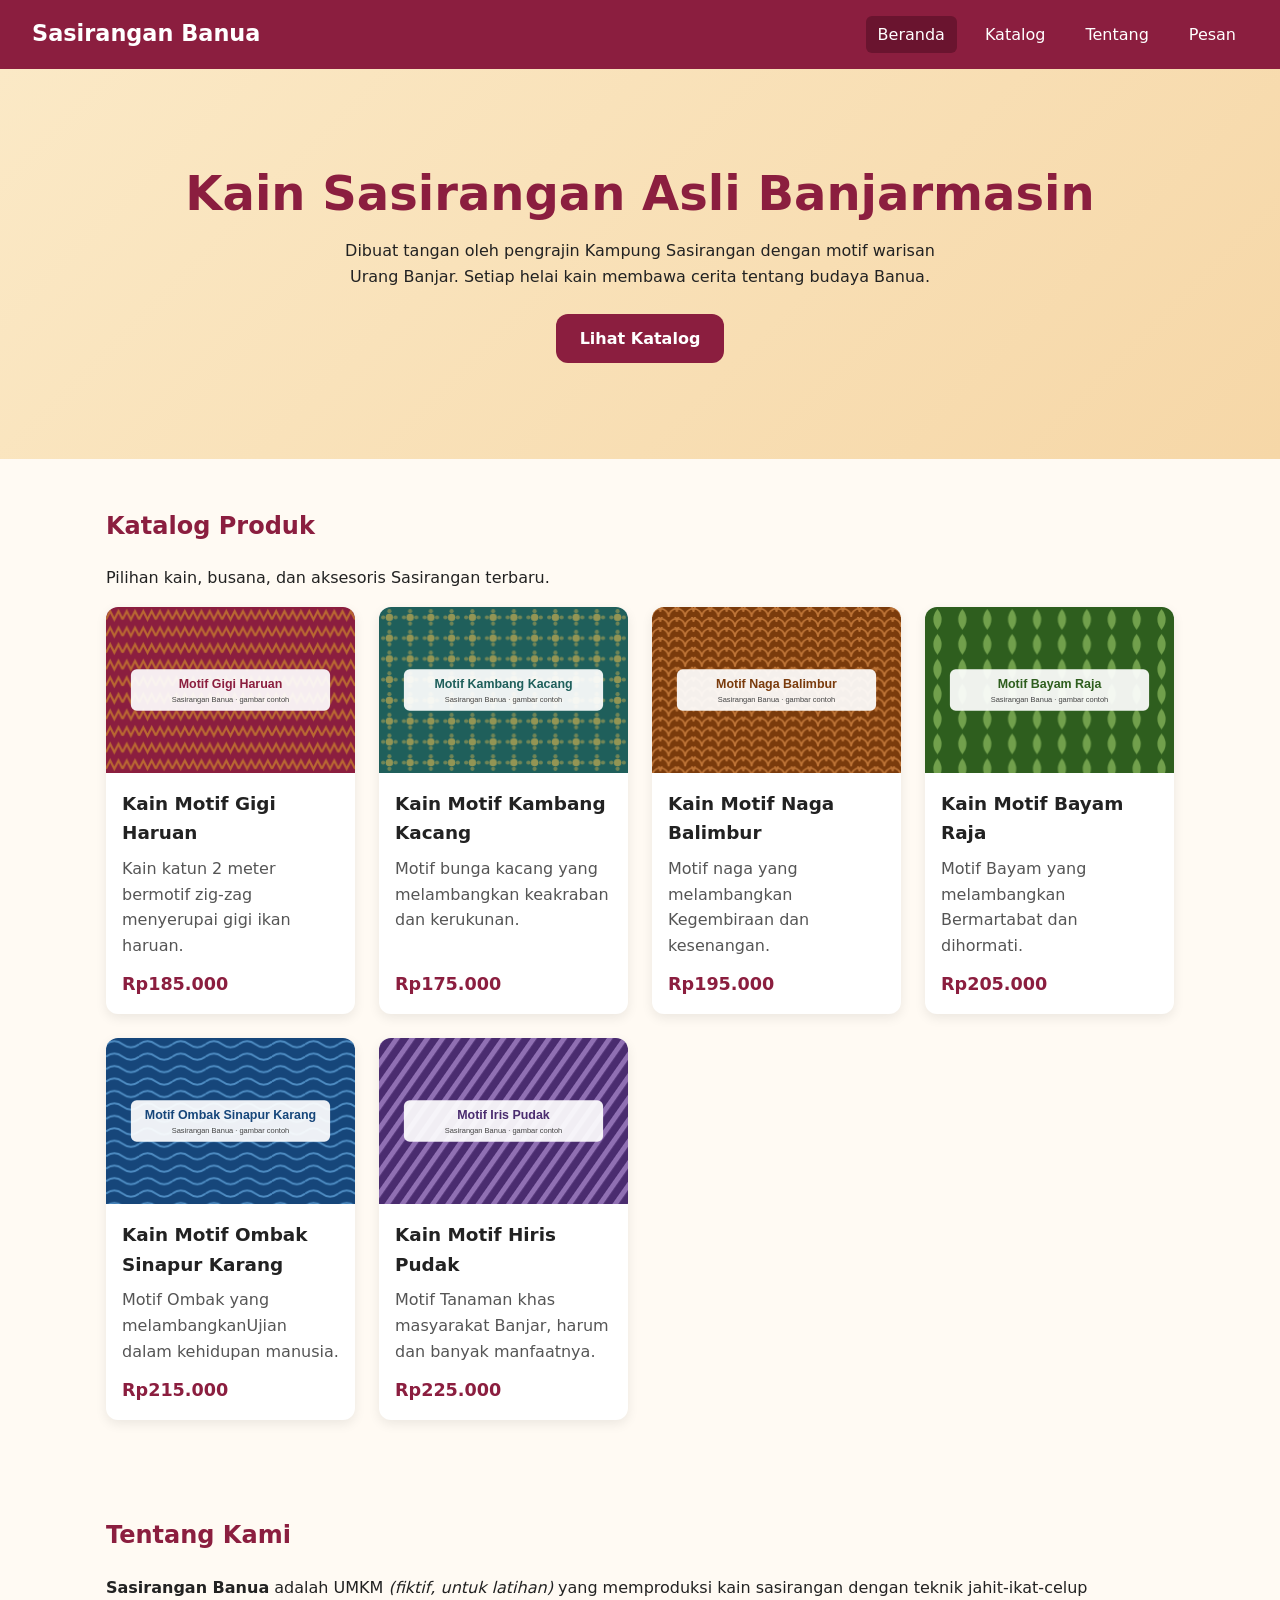
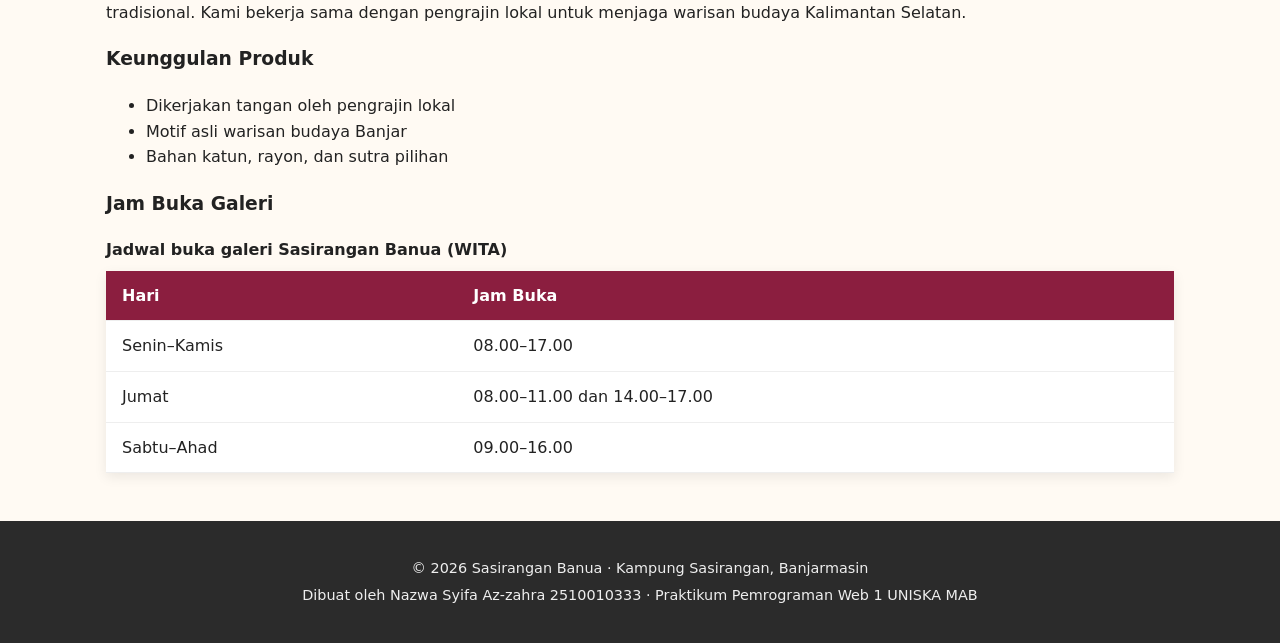
==== index.html @ 19dd1320 "perbaikan hasil validasi W3C" ====
<!DOCTYPE html>
<html lang="id">

<head>
    <meta charset="UTF-8">
    <meta name="viewport" content="width=device-width, initial-scale=1.0">
    <meta name="description" content="Katalog kain dan busana Sasirangan khas Banjarmasin karya pengrajin lokal.">
    <title>Sasirangan Banua | Kain Khas Banjar</title>
    <link rel="stylesheet" href="css/style.css">
</head>

<body>

    <!-- ========== HEADER & NAVIGASI ========== -->
    <header class="header-situs">
        <p class="logo">
            <a href="index.html">Sasirangan Banua</a>
        </p>

        <nav aria-label="Navigasi utama">
            <ul class="menu">
                <li>
                    <a href="index.html" aria-current="page">Beranda</a>
                </li>
                <li>
                    <a href="#katalog">Katalog</a>
                </li>
                <li>
                    <a href="#tentang">Tentang</a>
                </li>
                <li>
                    <a href="kontak.html">Pesan</a>
                </li>
            </ul>
        </nav>
    </header>

    <main>

        <!-- ========== HERO ========== -->
        <section class="hero" id="beranda">
            <h1>Kain Sasirangan Asli Banjarmasin</h1>

            <p>
                Dibuat tangan oleh pengrajin Kampung Sasirangan
                dengan motif warisan Urang Banjar.
                Setiap helai kain membawa cerita tentang budaya Banua.
            </p>

            <a class="tombol" href="#katalog">Lihat Katalog</a>
        </section>

        <!-- ========== KATALOG ========== -->
        <section class="bagian" id="katalog">
            <h2>Katalog Produk</h2>

            <p>
                Pilihan kain, busana, dan aksesoris Sasirangan terbaru.
            </p>

            <div class="katalog-grid">

                <!-- PRODUK 1 -->
                <article class="kartu">
                    <img
                        src="img/gigi-haruan.svg"
                        alt="Kain sasirangan motif gigi haruan warna merah marun"
                        width="600"
                        height="400"
                    >

                    <div class="kartu-isi">
                        <h3>Kain Motif Gigi Haruan</h3>

                        <p>
                            Kain katun 2 meter bermotif zig-zag
                            menyerupai gigi ikan haruan.
                        </p>

                        <p class="harga">Rp185.000</p>
                    </div>
                </article>

                <!-- PRODUK 2 -->
                <article class="kartu">
                    <img
                        src="img/kambang-kacang.svg"
                        alt="Kain sasirangan motif kambang kacang warna hijau tosca"
                        width="600"
                        height="400"
                    >

                    <div class="kartu-isi">
                        <h3>Kain Motif Kambang Kacang</h3>

                        <p>
                            Motif bunga kacang yang melambangkan
                            keakraban dan kerukunan.
                        </p>

                        <p class="harga">Rp175.000</p>
                    </div>
                </article><article class="kartu"> 
      <img src="img/naga-balimbur.svg" alt="Kain sasirangan motif Naga Balimbur warna coklat muda" 
        width="600" height="400"> 
      <div class="kartu-isi"> 
        <h3>Kain Motif Naga Balimbur</h3> 
        <p>Motif naga yang melambangkan Kegembiraan dan kesenangan.</p> 
        <p class="harga">Rp195.000</p> 
      </div> 
    </article> 
        <article class="kartu"> 
      <img src="img/bayam-raja.svg" alt="Kain sasirangan motif Bayam Raja warna hijau muda" 
        width="600" height="400"> 
      <div class="kartu-isi"> 
        <h3>Kain Motif Bayam Raja</h3> 
        <p>Motif Bayam yang melambangkan Bermartabat dan dihormati.</p> 
        <p class="harga">Rp205.000</p> 
      </div> 
    </article> 
        </article> 
        <article class="kartu"> 
      <img src="img/ombak-sinapur-karang.svg" alt="Kain sasirangan motif Ombak Sinapur Karang warna biru laut" 
        width="600" height="400"> 
      <div class="kartu-isi"> 
        <h3>Kain Motif Ombak Sinapur Karang</h3> 
        <p>Motif Ombak yang melambangkanUjian dalam kehidupan manusia.</p> 
        <p class="harga">Rp215.000</p> 
      </div> 
    </article> 
        </article> 
        <article class="kartu"> 
      <img src="img/iris-pudak.svg" alt="Kain sasirangan motif Hiris Pudak warna ungu muda" 
        width="600" height="400"> 
      <div class="kartu-isi"> 
        <h3>Kain Motif Hiris Pudak</h3> 
        <p>Motif Tanaman khas masyarakat Banjar, harum dan banyak manfaatnya.</p> 
        <p class="harga">Rp225.000</p> 
      </div> 
    </article> 
  </div>

            </div>
        </section>

        <!-- ========== TENTANG ========== -->
        <section class="bagian" id="tentang">
            <h2>Tentang Kami</h2>

            <p>
                <strong>Sasirangan Banua</strong> adalah UMKM
                <em>(fiktif, untuk latihan)</em> yang
                memproduksi kain sasirangan dengan teknik
                jahit-ikat-celup tradisional.
                Kami bekerja sama dengan pengrajin lokal
                untuk menjaga warisan budaya Kalimantan Selatan.
            </p>

            <h3>Keunggulan Produk</h3>

            <ul>
                <li>Dikerjakan tangan oleh pengrajin lokal</li>
                <li>Motif asli warisan budaya Banjar</li>
                <li>Bahan katun, rayon, dan sutra pilihan</li>
            </ul>

            <h3>Jam Buka Galeri</h3>

            <table>
                <caption>
                    Jadwal buka galeri Sasirangan Banua (WITA)
                </caption>

                <thead>
                    <tr>
                        <th scope="col">Hari</th>
                        <th scope="col">Jam Buka</th>
                    </tr>
                </thead>

                <tbody>
                    <tr>
                        <td>Senin–Kamis</td>
                        <td>08.00–17.00</td>
                    </tr>

                    <tr>
                        <td>Jumat</td>
                        <td>08.00–11.00 dan 14.00–17.00</td>
                    </tr>

                    <tr>
                        <td>Sabtu–Ahad</td>
                        <td>09.00–16.00</td>
                    </tr>
                </tbody>
            </table>
        </section>

    </main>

    <!-- ========== FOOTER ========== -->
    <footer class="footer-situs">
        <p>
            &copy; 2026 Sasirangan Banua
            &middot; Kampung Sasirangan, Banjarmasin
        </p>

        <p>
            Dibuat oleh Nazwa Syifa Az-zahra 2510010333
            &middot; Praktikum Pemrograman Web 1 UNISKA MAB
        </p>
    </footer>

</body>

</html>
---- css/style.css ----
/* ========================================================= 
    Sasirangan Banua — style.css 
    Pendekatan: mobile-first (gaya dasar untuk HP, lalu 
    disesuaikan untuk layar lebar dengan media query) 
    ========================================================= */ 
  
 /* ---------- 1. Variabel (custom properties) ---------- */ 
 :root { 
   --warna-utama: #8b1e3f;        /* merah marun sasirangan */ 
   --warna-utama-gelap: #6a142f; 
   --warna-aksen: #e0a526;        /* kuning kunyit */ 
   --warna-krem: #fbe9c6; 
   --warna-teks: #222222; 
   --warna-teks-lembut: #555555; 
   --warna-latar: #fffaf3; 
   --warna-kartu: #ffffff; 
   --radius: 12px; 
   --bayangan: 0 4px 12px rgba(0, 0, 0, 0.08); 
   --lebar-maks: 1100px; 
 } 
  
 /* ---------- 2. Reset ringan & dasar ---------- */ 
 *, 
 *::before, 
 *::after { 
   box-sizing: border-box; 
 } 
  
 html { 
   scroll-behavior: smooth; 
   scroll-padding-top: 7rem;      /* agar judul tidak tertutup header sticky */ 
 } 
  
 body { 
   margin: 0; 
   font-family: "Segoe UI", system-ui, -apple-system, Roboto, Arial, sans-serif; 
   font-size: 1rem; 
   line-height: 1.6; 
   color: var(--warna-teks); 
   background-color: var(--warna-latar); 
 } 
  
 img { 
   display: block; 
   max-width: 100%; 
   height: auto;
   } 
  
 a { 
   color: var(--warna-utama); 
 } 
  
 /* Penanda fokus untuk pengguna keyboard — JANGAN dihapus */ 
 a:focus-visible, 
 button:focus-visible, 
 input:focus-visible, 
 select:focus-visible, 
 textarea:focus-visible { 
   outline: 3px solid var(--warna-utama-gelap); 
   outline-offset: 2px; 
 } 

 /* ---------- 3. Header & navigasi (Flexbox) ---------- */ 
.header-situs { 
  position: sticky; 
  top: 0; 
  z-index: 10; 
  display: flex; 
  flex-direction: column;      /* HP: logo di atas menu */ 
  align-items: center; 
  gap: 0.5rem; 
  padding: 1rem; 
  background-color: var(--warna-utama); 
  color: #ffffff; 
} 
 
.logo { 
  margin: 0; 
  font-size: 1.4rem; 
  font-weight: 700; 
} 
 
.logo a { 
  color: inherit; 
  text-decoration: none; 
} 
 
.menu { 
  display: flex; 
  flex-wrap: wrap; 
  justify-content: center; 
  gap: 0.25rem 1rem; 
  margin: 0; 
  padding: 0; 
  list-style: none; 
} 
 
.menu a { 
  display: block; 
  padding: 0.35rem 0.75rem; 
  border-radius: 6px; 
  color: #ffffff; 
  text-decoration: none;
  } 
 
.menu a:hover, 
.menu a[aria-current="page"] { 
  background-color: var(--warna-utama-gelap); 
} 
 
.header-situs a:focus-visible { 
  outline-color: #ffffff;        /* fokus putih agar terlihat di latar header yang gelap */ 
}

/* ---------- 4. Hero ---------- */ 
.hero { 
  padding: 4rem 1rem; 
  text-align: center; 
  background: linear-gradient(135deg, var(--warna-krem), #f6d7a7); 
} 
 
.hero h1 { 
  margin: 0 0 1rem; 
  font-size: clamp(1.8rem, 5vw, 3rem); 
  line-height: 1.2; 
  color: var(--warna-utama); 
} 
 
.hero p { 
  max-width: 40rem; 
  margin: 0 auto 1.5rem; 
} 
 
/* ---------- 5. Tombol ---------- */ 
.tombol { 
  display: inline-block; 
  padding: 0.75rem 1.5rem; 
  border: none; 
  border-radius: var(--radius); 
  background-color: var(--warna-utama); 
  color: #ffffff; 
  font: inherit; 
  font-weight: 600; 
  text-decoration: none; 
  cursor: pointer; 
  transition: background-color 0.2s ease, transform 0.2s ease; 
} 
 
.tombol:hover { 
  background-color: var(--warna-utama-gelap); 
  transform: translateY(-2px); 
}

/* ---------- 6. Bagian (section) umum ---------- */ 
.bagian { 
max-width: var(--lebar-maks); 
margin-inline: auto; 
padding: 3rem 1rem; 
}   
.bagian h1, 
.bagian h2 { 
 margin-top: 0; 
color: var(--warna-utama); 
 } 
 
/* ---------- 7. Katalog (CSS Grid) ---------- */ 
.katalog-grid { 
 display: grid; 
grid-template-columns: repeat(auto-fill, minmax(240px, 1fr)); 
 gap: 1.5rem; 
} 
 
.kartu { 
  display: flex; 
   flex-direction: column;    overflow: hidden; 
  border-radius: var(--radius); 
   background-color: var(--warna-kartu); 
  box-shadow: var(--bayangan); 
     transition: transform 0.2s ease; 
 } 
  
 .kartu:hover { 
   transform: translateY(-4px); 
 } 
  
 .kartu img { 
   width: 100%; 
   aspect-ratio: 3 / 2; 
   object-fit: cover; 
 } 
  
 .kartu-isi { 
   display: flex; 
   flex-direction: column; 
   flex-grow: 1;                  /* isi kartu mengisi sisa tinggi */ 
   padding: 1rem; 
 } 
 
.kartu h3 { 
  margin: 0 0 0.5rem; 
  font-size: 1.15rem; 
 } 
  
 .kartu p { 
   margin: 0 0 0.75rem; 
   color: var(--warna-teks-lembut); 
 } 
  
 .kartu .harga { 
   margin-top: auto;              /* harga selalu di bagian bawah kartu */ 
   margin-bottom: 0; 
   font-size: 1.1rem; 
   font-weight: 700; 
   color: var(--warna-utama); 
 } 

 /* ---------- 8. Tabel ---------- */ 
table { 
  width: 100%; 
  border-collapse: collapse; 
  background-color: var(--warna-kartu); 
  box-shadow: var(--bayangan); 
} 
 
caption { 
  margin-bottom: 0.5rem; 
  font-weight: 600; 
  text-align: left; 
} 
 
th, 
td { 
  padding: 0.75rem 1rem; 
  border-bottom: 1px solid #eeeeee; 
  text-align: left; 
} 
 
thead th { 
  background-color: var(--warna-utama); 
  color: #ffffff; 
}

/* ---------- 9. Formulir ---------- */ 
.form-pesan { 
  display: grid; 
  gap: 1rem; 
  max-width: 40rem; 
  padding: 1.5rem; 
  border-radius: var(--radius); 
  background-color: var(--warna-kartu); 
  box-shadow: var(--bayangan); 
}

.kolom { 
  display: flex; 
  flex-direction: column; 
  gap: 0.35rem; 
} 
 
label, 
legend { 
  font-weight: 600; 
} 
 
input, 
select, 
textarea { 
  width: 100%; 
  padding: 0.65rem 0.75rem; 
  border: 1px solid #b5b5b5; 
  border-radius: 8px; 
  font: inherit; 
} 
 
fieldset { 
  display: flex; 
  flex-direction: column; 
  gap: 0.35rem; 
  border: 1px solid #dddddd; 
  border-radius: 8px; 
} 
 
fieldset label, 
.cek { 
  display: flex; 
  align-items: center; 
  gap: 0.5rem; 
  font-weight: 400; 
} 
 
input[type="radio"], 
input[type="checkbox"] { 
  width: auto; 
} 

/* ---------- 10. Footer ---------- */ 
.footer-situs { 
  padding: 2rem 1rem; 
  background-color: #2b2b2b; 
  color: #eeeeee; 
  font-size: 0.9rem; 
  text-align: center; 
} 
 
.footer-situs p { 
  margin: 0.25rem 0; 
}

/* ---------- 11. Responsif: tablet & desktop ---------- */ 
@media (min-width: 768px) { 
  .header-situs { 
    flex-direction: row;          /* logo kiri, menu kanan */ 
    justify-content: space-between; 
    padding-inline: 2rem; 
  } 
 
  .hero { 
    padding: 6rem 2rem; 
  } 
} 
 
/* Hormati pengguna yang tidak ingin banyak animasi */ 
@media (prefers-reduced-motion: reduce) { 
  html { 
    scroll-behavior: auto; 
  } 
 
  * { 
    transition: none !important; 
  } 
}
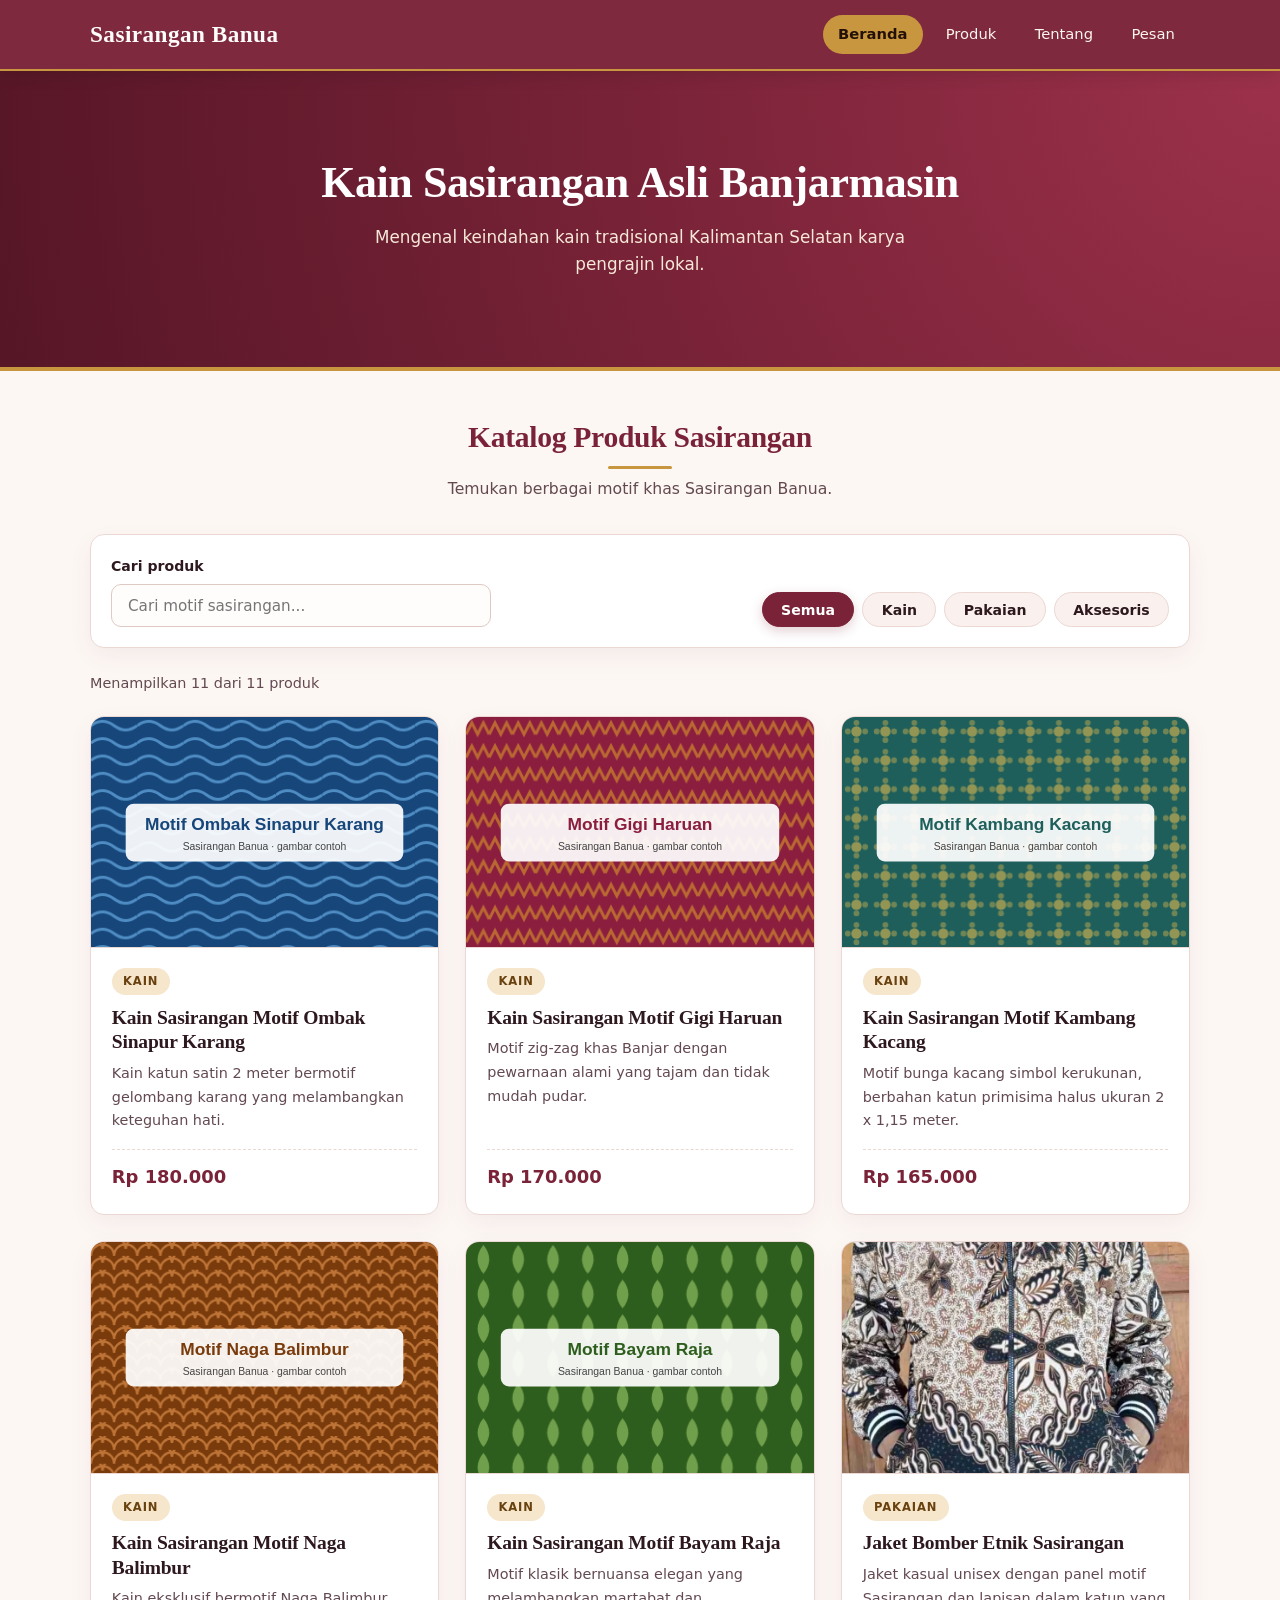
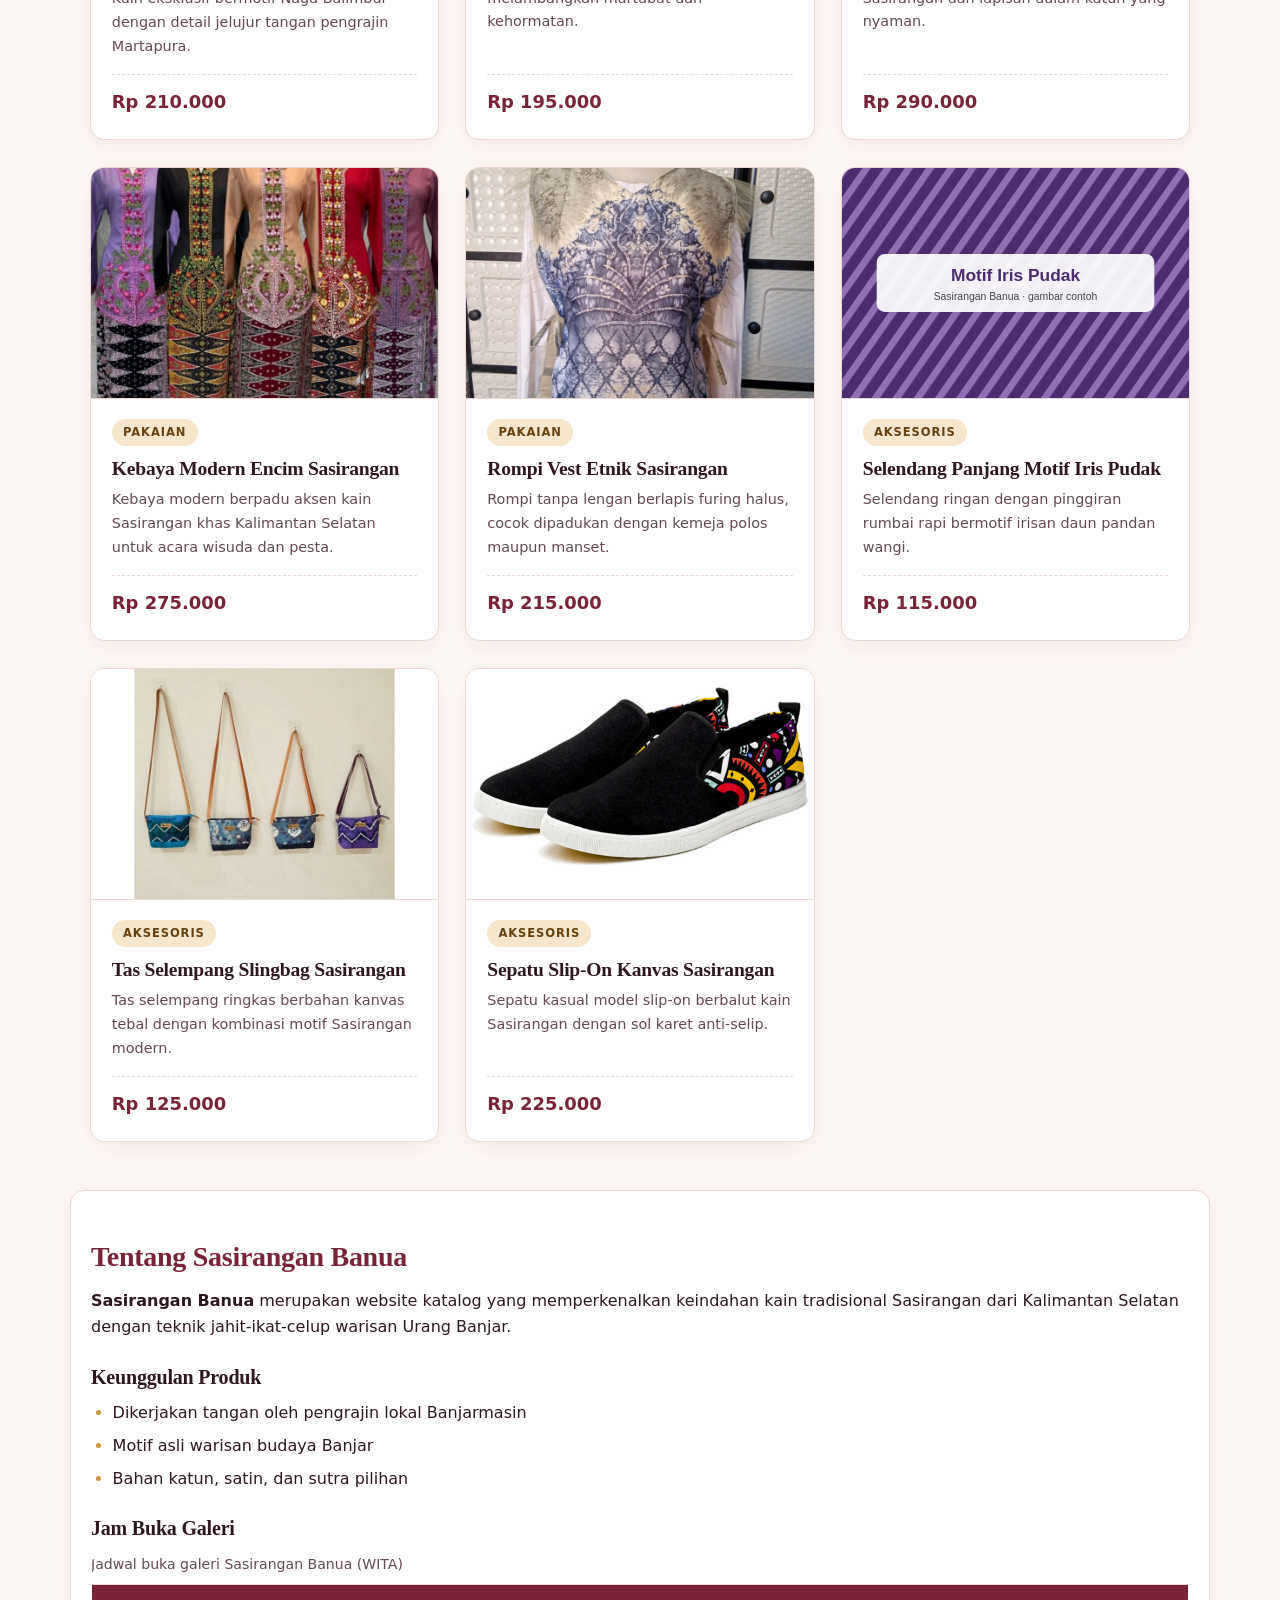
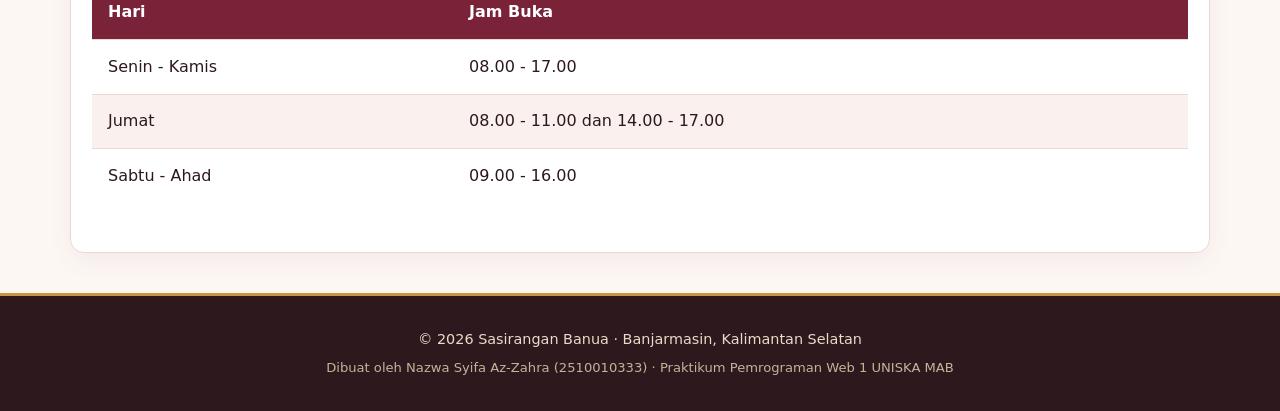
==== commit 7cd58797: "Pertemuan 3" ====
--- a/index.html
+++ b/index.html
@@ -1,217 +1,101 @@
 <!DOCTYPE html>
 <html lang="id">
-
 <head>
     <meta charset="UTF-8">
     <meta name="viewport" content="width=device-width, initial-scale=1.0">
-    <meta name="description" content="Katalog kain dan busana Sasirangan khas Banjarmasin karya pengrajin lokal.">
-    <title>Sasirangan Banua | Kain Khas Banjar</title>
+    <meta name="description" content="Katalog kain, pakaian, dan aksesoris Sasirangan khas Banjarmasin karya pengrajin lokal.">
+    <title>Sasirangan Banua &mdash; Kain Khas Banjar</title>
     <link rel="stylesheet" href="css/style.css">
+    <script src="js/katalog.js" defer></script>
 </head>
-
 <body>
-
-    <!-- ========== HEADER & NAVIGASI ========== -->
     <header class="header-situs">
-        <p class="logo">
-            <a href="index.html">Sasirangan Banua</a>
-        </p>
-
-        <nav aria-label="Navigasi utama">
-            <ul class="menu">
-                <li>
-                    <a href="index.html" aria-current="page">Beranda</a>
-                </li>
-                <li>
-                    <a href="#katalog">Katalog</a>
-                </li>
-                <li>
-                    <a href="#tentang">Tentang</a>
-                </li>
-                <li>
-                    <a href="kontak.html">Pesan</a>
-                </li>
-            </ul>
-        </nav>
+        <div class="navbar">
+            <p class="logo"><a href="index.html">Sasirangan Banua</a></p>
+            <nav aria-label="Navigasi utama">
+                <a href="index.html" aria-current="page">Beranda</a>
+                <a href="#produk">Produk</a>
+                <a href="#tentang">Tentang</a>
+                <a href="kontak.html">Pesan</a>
+            </nav>
+        </div>
     </header>
 
     <main>
-
-        <!-- ========== HERO ========== -->
         <section class="hero" id="beranda">
             <h1>Kain Sasirangan Asli Banjarmasin</h1>
+            <p>Mengenal keindahan kain tradisional Kalimantan Selatan karya pengrajin lokal.</p>
+        </section>
+        <section id="produk">
+            <div class="section-heading">
+                <h2>Katalog Produk Sasirangan</h2>
+                <p>Temukan berbagai motif khas Sasirangan Banua.</p>
+            </div>
 
-            <p>
-                Dibuat tangan oleh pengrajin Kampung Sasirangan
-                dengan motif warisan Urang Banjar.
-                Setiap helai kain membawa cerita tentang budaya Banua.
-            </p>
+            <div class="kontrol-katalog">
+                <div class="kolom">
+                    <label for="cari">Cari produk</label>
+                    <input type="search" id="cari" placeholder="Cari motif sasirangan...">
+                </div>
 
-            <a class="tombol" href="#katalog">Lihat Katalog</a>
+                <div class="filter" role="group" aria-label="Filter kategori">
+                    <button type="button" class="tombol-filter aktif" data-kategori="semua" aria-pressed="true">Semua</button>
+                    <button type="button" class="tombol-filter" data-kategori="kain" aria-pressed="false">Kain</button>
+                    <button type="button" class="tombol-filter" data-kategori="pakaian" aria-pressed="false">Pakaian</button>
+                    <button type="button" class="tombol-filter" data-kategori="aksesoris" aria-pressed="false">Aksesoris</button>
+                </div>
+            </div>
+
+            <p id="info-jumlah" class="info-jumlah" aria-live="polite"></p>
+
+            <div id="daftar-katalog" class="products"></div>
+            <noscript><p>Aktifkan JavaScript untuk melihat katalog produk.</p></noscript>
         </section>
 
-        <!-- ========== KATALOG ========== -->
-        <section class="bagian" id="katalog">
-            <h2>Katalog Produk</h2>
 
+        <section class="about" id="tentang">
+            <h2>Tentang Sasirangan Banua</h2>
             <p>
-                Pilihan kain, busana, dan aksesoris Sasirangan terbaru.
-            </p>
-
-            <div class="katalog-grid">
-
-                <!-- PRODUK 1 -->
-                <article class="kartu">
-                    <img
-                        src="img/gigi-haruan.svg"
-                        alt="Kain sasirangan motif gigi haruan warna merah marun"
-                        width="600"
-                        height="400"
-                    >
-
-                    <div class="kartu-isi">
-                        <h3>Kain Motif Gigi Haruan</h3>
-
-                        <p>
-                            Kain katun 2 meter bermotif zig-zag
-                            menyerupai gigi ikan haruan.
-                        </p>
-
-                        <p class="harga">Rp185.000</p>
-                    </div>
-                </article>
-
-                <!-- PRODUK 2 -->
-                <article class="kartu">
-                    <img
-                        src="img/kambang-kacang.svg"
-                        alt="Kain sasirangan motif kambang kacang warna hijau tosca"
-                        width="600"
-                        height="400"
-                    >
-
-                    <div class="kartu-isi">
-                        <h3>Kain Motif Kambang Kacang</h3>
-
-                        <p>
-                            Motif bunga kacang yang melambangkan
-                            keakraban dan kerukunan.
-                        </p>
-
-                        <p class="harga">Rp175.000</p>
-                    </div>
-                </article><article class="kartu"> 
-      <img src="img/naga-balimbur.svg" alt="Kain sasirangan motif Naga Balimbur warna coklat muda" 
-        width="600" height="400"> 
-      <div class="kartu-isi"> 
-        <h3>Kain Motif Naga Balimbur</h3> 
-        <p>Motif naga yang melambangkan Kegembiraan dan kesenangan.</p> 
-        <p class="harga">Rp195.000</p> 
-      </div> 
-    </article> 
-        <article class="kartu"> 
-      <img src="img/bayam-raja.svg" alt="Kain sasirangan motif Bayam Raja warna hijau muda" 
-        width="600" height="400"> 
-      <div class="kartu-isi"> 
-        <h3>Kain Motif Bayam Raja</h3> 
-        <p>Motif Bayam yang melambangkan Bermartabat dan dihormati.</p> 
-        <p class="harga">Rp205.000</p> 
-      </div> 
-    </article> 
-        </article> 
-        <article class="kartu"> 
-      <img src="img/ombak-sinapur-karang.svg" alt="Kain sasirangan motif Ombak Sinapur Karang warna biru laut" 
-        width="600" height="400"> 
-      <div class="kartu-isi"> 
-        <h3>Kain Motif Ombak Sinapur Karang</h3> 
-        <p>Motif Ombak yang melambangkanUjian dalam kehidupan manusia.</p> 
-        <p class="harga">Rp215.000</p> 
-      </div> 
-    </article> 
-        </article> 
-        <article class="kartu"> 
-      <img src="img/iris-pudak.svg" alt="Kain sasirangan motif Hiris Pudak warna ungu muda" 
-        width="600" height="400"> 
-      <div class="kartu-isi"> 
-        <h3>Kain Motif Hiris Pudak</h3> 
-        <p>Motif Tanaman khas masyarakat Banjar, harum dan banyak manfaatnya.</p> 
-        <p class="harga">Rp225.000</p> 
-      </div> 
-    </article> 
-  </div>
-
-            </div>
-        </section>
-
-        <!-- ========== TENTANG ========== -->
-        <section class="bagian" id="tentang">
-            <h2>Tentang Kami</h2>
-
-            <p>
-                <strong>Sasirangan Banua</strong> adalah UMKM
-                <em>(fiktif, untuk latihan)</em> yang
-                memproduksi kain sasirangan dengan teknik
-                jahit-ikat-celup tradisional.
-                Kami bekerja sama dengan pengrajin lokal
-                untuk menjaga warisan budaya Kalimantan Selatan.
+                <strong>Sasirangan Banua</strong> merupakan website katalog yang memperkenalkan keindahan kain tradisional Sasirangan dari Kalimantan Selatan dengan teknik jahit-ikat-celup warisan Urang Banjar.
             </p>
 
             <h3>Keunggulan Produk</h3>
-
             <ul>
-                <li>Dikerjakan tangan oleh pengrajin lokal</li>
+                <li>Dikerjakan tangan oleh pengrajin lokal Banjarmasin</li>
                 <li>Motif asli warisan budaya Banjar</li>
-                <li>Bahan katun, rayon, dan sutra pilihan</li>
+                <li>Bahan katun, satin, dan sutra pilihan</li>
             </ul>
 
             <h3>Jam Buka Galeri</h3>
-
             <table>
-                <caption>
-                    Jadwal buka galeri Sasirangan Banua (WITA)
-                </caption>
-
+                <caption>Jadwal buka galeri Sasirangan Banua (WITA)</caption>
                 <thead>
                     <tr>
                         <th scope="col">Hari</th>
                         <th scope="col">Jam Buka</th>
                     </tr>
                 </thead>
-
                 <tbody>
                     <tr>
-                        <td>Senin–Kamis</td>
-                        <td>08.00–17.00</td>
+                        <td>Senin - Kamis</td>
+                        <td>08.00 - 17.00</td>
                     </tr>
-
                     <tr>
                         <td>Jumat</td>
-                        <td>08.00–11.00 dan 14.00–17.00</td>
+                        <td>08.00 - 11.00 dan 14.00 - 17.00</td>
                     </tr>
-
                     <tr>
-                        <td>Sabtu–Ahad</td>
-                        <td>09.00–16.00</td>
+                        <td>Sabtu - Ahad</td>
+                        <td>09.00 - 16.00</td>
                     </tr>
                 </tbody>
             </table>
         </section>
-
     </main>
-
-    <!-- ========== FOOTER ========== -->
-    <footer class="footer-situs">
-        <p>
-            &copy; 2026 Sasirangan Banua
-            &middot; Kampung Sasirangan, Banjarmasin
-        </p>
-
-        <p>
-            Dibuat oleh Nazwa Syifa Az-zahra 2510010333
-            &middot; Praktikum Pemrograman Web 1 UNISKA MAB
-        </p>
+    <footer>
+        <p>&copy; 2026 Sasirangan Banua &middot; Banjarmasin, Kalimantan Selatan</p>
+        <p>Dibuat oleh Nazwa Syifa Az-Zahra (2510010333) &middot; Praktikum Pemrograman Web 1 UNISKA MAB</p>
     </footer>
 
 </body>
-
 </html>
--- a/css/style.css
+++ b/css/style.css
@@ -1,331 +1,526 @@
-/* ========================================================= 
-    Sasirangan Banua — style.css 
-    Pendekatan: mobile-first (gaya dasar untuk HP, lalu 
-    disesuaikan untuk layar lebar dengan media query) 
-    ========================================================= */ 
-  
- /* ---------- 1. Variabel (custom properties) ---------- */ 
- :root { 
-   --warna-utama: #8b1e3f;        /* merah marun sasirangan */ 
-   --warna-utama-gelap: #6a142f; 
-   --warna-aksen: #e0a526;        /* kuning kunyit */ 
-   --warna-krem: #fbe9c6; 
-   --warna-teks: #222222; 
-   --warna-teks-lembut: #555555; 
-   --warna-latar: #fffaf3; 
-   --warna-kartu: #ffffff; 
-   --radius: 12px; 
-   --bayangan: 0 4px 12px rgba(0, 0, 0, 0.08); 
-   --lebar-maks: 1100px; 
- } 
-  
- /* ---------- 2. Reset ringan & dasar ---------- */ 
- *, 
- *::before, 
- *::after { 
-   box-sizing: border-box; 
- } 
-  
- html { 
-   scroll-behavior: smooth; 
-   scroll-padding-top: 7rem;      /* agar judul tidak tertutup header sticky */ 
- } 
-  
- body { 
-   margin: 0; 
-   font-family: "Segoe UI", system-ui, -apple-system, Roboto, Arial, sans-serif; 
-   font-size: 1rem; 
-   line-height: 1.6; 
-   color: var(--warna-teks); 
-   background-color: var(--warna-latar); 
- } 
-  
- img { 
-   display: block; 
-   max-width: 100%; 
-   height: auto;
-   } 
-  
- a { 
-   color: var(--warna-utama); 
- } 
-  
- /* Penanda fokus untuk pengguna keyboard — JANGAN dihapus */ 
- a:focus-visible, 
- button:focus-visible, 
- input:focus-visible, 
- select:focus-visible, 
- textarea:focus-visible { 
-   outline: 3px solid var(--warna-utama-gelap); 
-   outline-offset: 2px; 
- } 
-
- /* ---------- 3. Header & navigasi (Flexbox) ---------- */ 
-.header-situs { 
-  position: sticky; 
-  top: 0; 
-  z-index: 10; 
-  display: flex; 
-  flex-direction: column;      /* HP: logo di atas menu */ 
-  align-items: center; 
-  gap: 0.5rem; 
-  padding: 1rem; 
-  background-color: var(--warna-utama); 
-  color: #ffffff; 
-} 
- 
-.logo { 
-  margin: 0; 
-  font-size: 1.4rem; 
-  font-weight: 700; 
-} 
- 
-.logo a { 
-  color: inherit; 
-  text-decoration: none; 
-} 
- 
-.menu { 
-  display: flex; 
-  flex-wrap: wrap; 
-  justify-content: center; 
-  gap: 0.25rem 1rem; 
-  margin: 0; 
-  padding: 0; 
-  list-style: none; 
-} 
- 
-.menu a { 
-  display: block; 
-  padding: 0.35rem 0.75rem; 
-  border-radius: 6px; 
-  color: #ffffff; 
-  text-decoration: none;
-  } 
- 
-.menu a:hover, 
-.menu a[aria-current="page"] { 
-  background-color: var(--warna-utama-gelap); 
-} 
- 
-.header-situs a:focus-visible { 
-  outline-color: #ffffff;        /* fokus putih agar terlihat di latar header yang gelap */ 
-}
-
-/* ---------- 4. Hero ---------- */ 
-.hero { 
-  padding: 4rem 1rem; 
-  text-align: center; 
-  background: linear-gradient(135deg, var(--warna-krem), #f6d7a7); 
-} 
- 
-.hero h1 { 
-  margin: 0 0 1rem; 
-  font-size: clamp(1.8rem, 5vw, 3rem); 
-  line-height: 1.2; 
-  color: var(--warna-utama); 
-} 
- 
-.hero p { 
-  max-width: 40rem; 
-  margin: 0 auto 1.5rem; 
-} 
- 
-/* ---------- 5. Tombol ---------- */ 
-.tombol { 
-  display: inline-block; 
-  padding: 0.75rem 1.5rem; 
-  border: none; 
-  border-radius: var(--radius); 
-  background-color: var(--warna-utama); 
-  color: #ffffff; 
-  font: inherit; 
-  font-weight: 600; 
-  text-decoration: none; 
-  cursor: pointer; 
-  transition: background-color 0.2s ease, transform 0.2s ease; 
-} 
- 
-.tombol:hover { 
-  background-color: var(--warna-utama-gelap); 
-  transform: translateY(-2px); 
-}
-
-/* ---------- 6. Bagian (section) umum ---------- */ 
-.bagian { 
-max-width: var(--lebar-maks); 
-margin-inline: auto; 
-padding: 3rem 1rem; 
-}   
-.bagian h1, 
-.bagian h2 { 
- margin-top: 0; 
-color: var(--warna-utama); 
- } 
- 
-/* ---------- 7. Katalog (CSS Grid) ---------- */ 
-.katalog-grid { 
- display: grid; 
-grid-template-columns: repeat(auto-fill, minmax(240px, 1fr)); 
- gap: 1.5rem; 
-} 
- 
-.kartu { 
-  display: flex; 
-   flex-direction: column;    overflow: hidden; 
-  border-radius: var(--radius); 
-   background-color: var(--warna-kartu); 
-  box-shadow: var(--bayangan); 
-     transition: transform 0.2s ease; 
- } 
-  
- .kartu:hover { 
-   transform: translateY(-4px); 
- } 
-  
- .kartu img { 
-   width: 100%; 
-   aspect-ratio: 3 / 2; 
-   object-fit: cover; 
- } 
-  
- .kartu-isi { 
-   display: flex; 
-   flex-direction: column; 
-   flex-grow: 1;                  /* isi kartu mengisi sisa tinggi */ 
-   padding: 1rem; 
- } 
- 
-.kartu h3 { 
-  margin: 0 0 0.5rem; 
-  font-size: 1.15rem; 
- } 
-  
- .kartu p { 
-   margin: 0 0 0.75rem; 
-   color: var(--warna-teks-lembut); 
- } 
-  
- .kartu .harga { 
-   margin-top: auto;              /* harga selalu di bagian bawah kartu */ 
-   margin-bottom: 0; 
-   font-size: 1.1rem; 
-   font-weight: 700; 
-   color: var(--warna-utama); 
- } 
-
- /* ---------- 8. Tabel ---------- */ 
-table { 
-  width: 100%; 
-  border-collapse: collapse; 
-  background-color: var(--warna-kartu); 
-  box-shadow: var(--bayangan); 
-} 
- 
-caption { 
-  margin-bottom: 0.5rem; 
-  font-weight: 600; 
-  text-align: left; 
-} 
- 
-th, 
-td { 
-  padding: 0.75rem 1rem; 
-  border-bottom: 1px solid #eeeeee; 
-  text-align: left; 
-} 
- 
-thead th { 
-  background-color: var(--warna-utama); 
-  color: #ffffff; 
-}
-
-/* ---------- 9. Formulir ---------- */ 
-.form-pesan { 
-  display: grid; 
-  gap: 1rem; 
-  max-width: 40rem; 
-  padding: 1.5rem; 
-  border-radius: var(--radius); 
-  background-color: var(--warna-kartu); 
-  box-shadow: var(--bayangan); 
-}
-
-.kolom { 
-  display: flex; 
-  flex-direction: column; 
-  gap: 0.35rem; 
-} 
- 
-label, 
-legend { 
-  font-weight: 600; 
-} 
- 
-input, 
-select, 
-textarea { 
-  width: 100%; 
-  padding: 0.65rem 0.75rem; 
-  border: 1px solid #b5b5b5; 
-  border-radius: 8px; 
-  font: inherit; 
-} 
- 
-fieldset { 
-  display: flex; 
-  flex-direction: column; 
-  gap: 0.35rem; 
-  border: 1px solid #dddddd; 
-  border-radius: 8px; 
-} 
- 
-fieldset label, 
-.cek { 
-  display: flex; 
-  align-items: center; 
-  gap: 0.5rem; 
-  font-weight: 400; 
-} 
- 
-input[type="radio"], 
-input[type="checkbox"] { 
-  width: auto; 
-} 
-
-/* ---------- 10. Footer ---------- */ 
-.footer-situs { 
-  padding: 2rem 1rem; 
-  background-color: #2b2b2b; 
-  color: #eeeeee; 
-  font-size: 0.9rem; 
-  text-align: center; 
-} 
- 
-.footer-situs p { 
-  margin: 0.25rem 0; 
-}
-
-/* ---------- 11. Responsif: tablet & desktop ---------- */ 
-@media (min-width: 768px) { 
-  .header-situs { 
-    flex-direction: row;          /* logo kiri, menu kanan */ 
-    justify-content: space-between; 
-    padding-inline: 2rem; 
-  } 
- 
-  .hero { 
-    padding: 6rem 2rem; 
-  } 
-} 
- 
-/* Hormati pengguna yang tidak ingin banyak animasi */ 
-@media (prefers-reduced-motion: reduce) { 
-  html { 
-    scroll-behavior: auto; 
-  } 
- 
-  * { 
-    transition: none !important; 
-  } 
+:root {
+    --warna-utama: #7A2338;
+    --warna-utama-gelap: #561626;
+    --warna-aksen: #C8963E;
+    --warna-aksen-muda: #F5E6CC;
+    --warna-latar: #FDF7F4;
+    --warna-kartu: #FFFFFF;
+    --warna-teks: #2D181E;
+    --warna-teks-sekunder: #634950;
+    --warna-batas: #EBD8D3;
+    --font-judul: 'Playfair Display', Georgia, serif;
+    --font-isi: 'Plus Jakarta Sans', system-ui, -apple-system, sans-serif;
+    --radius-kartu: 14px;
+    --bayangan-halus: 0 8px 24px rgba(92, 32, 47, 0.06);
+    --bayangan-hover: 0 14px 32px rgba(122, 35, 56, 0.14);
+}
+
+*,
+*::before,
+*::after {
+    box-sizing: border-box;
+    margin: 0;
+    padding: 0;
+}
+
+html {
+    scroll-behavior: smooth;
+}
+
+body {
+    font-family: var(--font-isi);
+    background-color: var(--warna-latar);
+    color: var(--warna-teks);
+    line-height: 1.65;
+    -webkit-font-smoothing: antialiased;
+}
+
+img {
+    max-width: 100%;
+    height: auto;
+    display: block;
+}
+
+h1, h2, h3, .logo {
+    font-family: var(--font-judul);
+    letter-spacing: -0.01em;
+    line-height: 1.25;
+}
+
+:focus-visible {
+    outline: 3px solid var(--warna-aksen);
+    outline-offset: 3px;
+}
+
+.header-situs {
+    background-color: rgba(122, 35, 56, 0.97);
+    backdrop-filter: blur(8px);
+    color: #FFFFFF;
+    position: sticky;
+    top: 0;
+    z-index: 100;
+    border-bottom: 2px solid var(--warna-aksen);
+    box-shadow: 0 4px 16px rgba(0, 0, 0, 0.12);
+}
+
+.navbar {
+    max-width: 1140px;
+    margin: 0 auto;
+    padding: 0.95rem 1.25rem;
+    display: flex;
+    flex-direction: column;
+    align-items: center;
+    gap: 0.75rem;
+}
+
+.logo a {
+    color: #FFFDFB;
+    text-decoration: none;
+    font-size: 1.45rem;
+    font-weight: 700;
+    letter-spacing: 0.02em;
+}
+
+.navbar nav {
+    display: flex;
+    flex-wrap: wrap;
+    justify-content: center;
+    gap: 0.5rem;
+}
+
+.navbar nav a {
+    color: #FDF6EC;
+    text-decoration: none;
+    font-size: 0.92rem;
+    font-weight: 500;
+    padding: 0.45rem 0.95rem;
+    border-radius: 999px;
+    transition: background-color 0.25s ease, color 0.25s ease;
+}
+
+.navbar nav a:hover {
+    background-color: rgba(255, 255, 255, 0.14);
+}
+
+.navbar nav a[aria-current="page"] {
+    background-color: var(--warna-aksen);
+    color: #231108;
+    font-weight: 700;
+}
+
+.hero {
+    background-color: #7A2338;
+    background-image: radial-gradient(circle at top right, #9C314B 0%, var(--warna-utama) 48%, var(--warna-utama-gelap) 100%);
+    color: #FFFFFF;
+    text-align: center;
+    padding: 4rem 1.5rem 4.25rem;
+    border-bottom: 4px solid var(--warna-aksen);
+    position: relative;
+}
+
+.hero h1 {
+    color: #FFFFFF;
+    font-size: 2rem;
+    font-weight: 700;
+    max-width: 720px;
+    margin: 0 auto 0.85rem;
+}
+
+.hero p {
+    font-size: 1.05rem;
+    color: #F7E8D8;
+    max-width: 580px;
+    margin: 0 auto;
+}
+
+main > section:not(.hero) {
+    max-width: 1140px;
+    margin: 0 auto;
+    padding: 3rem 1.25rem;
+}
+
+.section-heading {
+    text-align: center;
+    margin-bottom: 2rem;
+}
+
+.section-heading h1,
+.section-heading h2 {
+    font-size: 1.85rem;
+    color: var(--warna-utama);
+    margin-bottom: 0.4rem;
+}
+
+.section-heading h1::after,
+.section-heading h2::after {
+    content: "";
+    display: block;
+    width: 64px;
+    height: 3px;
+    background-color: var(--warna-aksen);
+    margin: 0.65rem auto 0;
+    border-radius: 2px;
+}
+
+.section-heading p {
+    color: var(--warna-teks-sekunder);
+    font-size: 0.98rem;
+}
+
+.kontrol-katalog {
+    background-color: var(--warna-kartu);
+    border: 1px solid var(--warna-batas);
+    border-radius: var(--radius-kartu);
+    padding: 1.25rem;
+    margin-bottom: 1.5rem;
+    box-shadow: var(--bayangan-halus);
+    display: flex;
+    flex-direction: column;
+    gap: 1rem;
+}
+
+.kolom {
+    display: flex;
+    flex-direction: column;
+    gap: 0.4rem;
+}
+
+.kolom label {
+    font-size: 0.88rem;
+    font-weight: 600;
+    color: var(--warna-teks);
+}
+
+input[type="search"],
+input[type="text"],
+input[type="tel"],
+input[type="email"],
+input[type="number"],
+select,
+textarea {
+    width: 100%;
+    padding: 0.72rem 1rem;
+    font-family: var(--font-isi);
+    font-size: 0.95rem;
+    color: var(--warna-teks);
+    background-color: #FFFDFB;
+    border: 1.5px solid #DEC9C3;
+    border-radius: 10px;
+    transition: border-color 0.2s ease, box-shadow 0.2s ease;
+}
+
+input:focus,
+select:focus,
+textarea:focus {
+    border-color: var(--warna-utama);
+    box-shadow: 0 0 0 3px rgba(122, 35, 56, 0.12);
+    outline: none;
+}
+
+.filter {
+    display: flex;
+    flex-wrap: wrap;
+    gap: 0.5rem;
+}
+
+.tombol-filter {
+    font-family: var(--font-isi);
+    font-size: 0.88rem;
+    font-weight: 600;
+    padding: 0.55rem 1.15rem;
+    border: 1.5px solid var(--warna-batas);
+    border-radius: 999px;
+    background-color: #FAF1EE;
+    color: var(--warna-teks);
+    cursor: pointer;
+    transition: all 0.22s ease;
+}
+
+.tombol-filter:hover {
+    border-color: var(--warna-utama);
+    color: var(--warna-utama);
+}
+
+.tombol-filter.aktif {
+    background-color: var(--warna-utama);
+    border-color: var(--warna-utama);
+    color: #FFFFFF;
+    box-shadow: 0 4px 12px rgba(122, 35, 56, 0.22);
+}
+
+.info-jumlah {
+    font-size: 0.9rem;
+    font-weight: 500;
+    color: var(--warna-teks-sekunder);
+    margin-bottom: 1.25rem;
+}
+
+.products {
+    display: grid;
+    grid-template-columns: 1fr;
+    gap: 1.65rem;
+}
+
+.product-card {
+    background-color: var(--warna-kartu);
+    border: 1px solid var(--warna-batas);
+    border-radius: var(--radius-kartu);
+    overflow: hidden;
+    box-shadow: var(--bayangan-halus);
+    display: flex;
+    flex-direction: column;
+    transition: transform 0.28s ease, box-shadow 0.28s ease, border-color 0.28s ease;
+}
+
+.product-card:hover {
+    transform: translateY(-6px);
+    box-shadow: var(--bayangan-hover);
+    border-color: var(--warna-aksen);
+}
+
+.product-image {
+    aspect-ratio: 3 / 2;
+    overflow: hidden;
+    background-color: #F6E6E0;
+    border-bottom: 1px solid var(--warna-batas);
+}
+
+.product-image img {
+    width: 100%;
+    height: 100%;
+    object-fit: cover;
+    transition: transform 0.45s ease;
+}
+
+.product-card:hover .product-image img {
+    transform: scale(1.06);
+}
+
+.product-info {
+    padding: 1.25rem 1.3rem 1.4rem;
+    display: flex;
+    flex-direction: column;
+    flex-grow: 1;
+}
+
+.label-kategori {
+    align-self: flex-start;
+    font-size: 0.72rem;
+    font-weight: 700;
+    text-transform: uppercase;
+    letter-spacing: 0.08em;
+    background-color: var(--warna-aksen-muda);
+    color: #69410E;
+    padding: 0.25rem 0.7rem;
+    border-radius: 999px;
+    margin-bottom: 0.65rem;
+}
+
+.product-info h3 {
+    font-size: 1.22rem;
+    color: var(--warna-teks);
+    margin-bottom: 0.45rem;
+}
+
+.product-info p {
+    font-size: 0.9rem;
+    color: var(--warna-teks-sekunder);
+    margin-bottom: 1rem;
+    flex-grow: 1;
+}
+
+.product-info .price {
+    font-family: var(--font-isi);
+    font-size: 1.12rem;
+    font-weight: 700;
+    color: var(--warna-utama);
+    padding-top: 0.75rem;
+    border-top: 1px dashed var(--warna-batas);
+    margin-bottom: 0;
+    flex-grow: 0;
+}
+
+.about {
+    background-color: var(--warna-kartu);
+    border: 1px solid var(--warna-batas);
+    border-radius: var(--radius-kartu);
+    box-shadow: var(--bayangan-halus);
+    margin-bottom: 2.5rem !important;
+}
+
+.about h2 {
+    font-size: 1.75rem;
+    color: var(--warna-utama);
+    margin-bottom: 0.85rem;
+}
+
+.about h3 {
+    font-size: 1.25rem;
+    color: var(--warna-teks);
+    margin: 1.5rem 0 0.65rem;
+}
+
+.about ul {
+    padding-left: 1.35rem;
+    display: flex;
+    flex-direction: column;
+    gap: 0.4rem;
+}
+
+.about li::marker {
+    color: var(--warna-aksen);
+}
+
+table {
+    width: 100%;
+    border-collapse: collapse;
+    margin-top: 0.75rem;
+    border-radius: 10px;
+    overflow: hidden;
+    border: 1px solid var(--warna-batas);
+}
+
+caption {
+    text-align: left;
+    font-size: 0.88rem;
+    color: var(--warna-teks-sekunder);
+    margin-bottom: 0.5rem;
+}
+
+th, td {
+    padding: 0.85rem 1rem;
+    text-align: left;
+    border-bottom: 1px solid var(--warna-batas);
+}
+
+thead th {
+    background-color: var(--warna-utama);
+    color: #FFFFFF;
+    font-weight: 600;
+}
+
+tbody tr:nth-child(even) {
+    background-color: #FAF1EE;
+}
+
+.form-pesan {
+    background-color: var(--warna-kartu);
+    border: 1px solid var(--warna-batas);
+    border-radius: var(--radius-kartu);
+    padding: 1.75rem;
+    max-width: 680px;
+    margin: 0 auto;
+    box-shadow: var(--bayangan-halus);
+    display: flex;
+    flex-direction: column;
+    gap: 1.15rem;
+}
+
+fieldset {
+    border: 1.5px solid #DEC9C3;
+    border-radius: 10px;
+    padding: 0.85rem 1rem;
+    background-color: #FFFDFB;
+    display: flex;
+    flex-direction: column;
+    gap: 0.5rem;
+}
+
+fieldset legend {
+    font-size: 0.9rem;
+    font-weight: 600;
+    padding: 0 0.4rem;
+}
+
+fieldset label,
+.cek {
+    display: flex;
+    align-items: center;
+    gap: 0.55rem;
+    font-size: 0.92rem;
+    cursor: pointer;
+}
+
+.tombol,
+.btn-kirim,
+button[type="submit"] {
+    font-family: var(--font-isi);
+    font-size: 1rem;
+    font-weight: 700;
+    padding: 0.85rem 1.5rem;
+    background-color: var(--warna-utama);
+    color: #FFFFFF;
+    border: none;
+    border-radius: 10px;
+    cursor: pointer;
+    transition: background-color 0.25s ease, transform 0.2s ease;
+}
+
+.tombol:hover,
+.btn-kirim:hover,
+button[type="submit"]:hover {
+    background-color: var(--warna-utama-gelap);
+    transform: translateY(-2px);
+}
+
+.pesan-galat,
+.pesan-error {
+    color: #B42318;
+    font-size: 0.84rem;
+    font-weight: 500;
+    margin-top: 0.25rem;
+}
+
+.kotak-ringkasan {
+    background-color: #F4FBF7;
+    border: 1.5px solid #2E7D5B;
+    border-radius: 12px;
+    padding: 1.25rem;
+    max-width: 680px;
+    margin: 1rem auto 0;
+}
+
+footer {
+    background-color: #2D181E;
+    color: #EADBC8;
+    text-align: center;
+    padding: 2rem 1.25rem;
+    font-size: 0.9rem;
+    border-top: 3px solid var(--warna-aksen);
+}
+
+footer p + p {
+    margin-top: 0.35rem;
+    font-size: 0.82rem;
+    color: #C7B299;
+}
+
+@media (min-width: 768px) {
+    .navbar {
+        flex-direction: row;
+        justify-content: space-between;
+    }
+
+    .hero {
+        padding: 5.25rem 2rem 5.5rem;
+    }
+
+    .hero h1 {
+        font-size: 2.75rem;
+    }
+
+    .kontrol-katalog {
+        flex-direction: row;
+        align-items: flex-end;
+        justify-content: space-between;
+    }
+
+    .kontrol-katalog .kolom {
+        flex: 1;
+        max-width: 380px;
+    }
+
+    .products {
+        grid-template-columns: repeat(3, 1fr);
+    }
 }
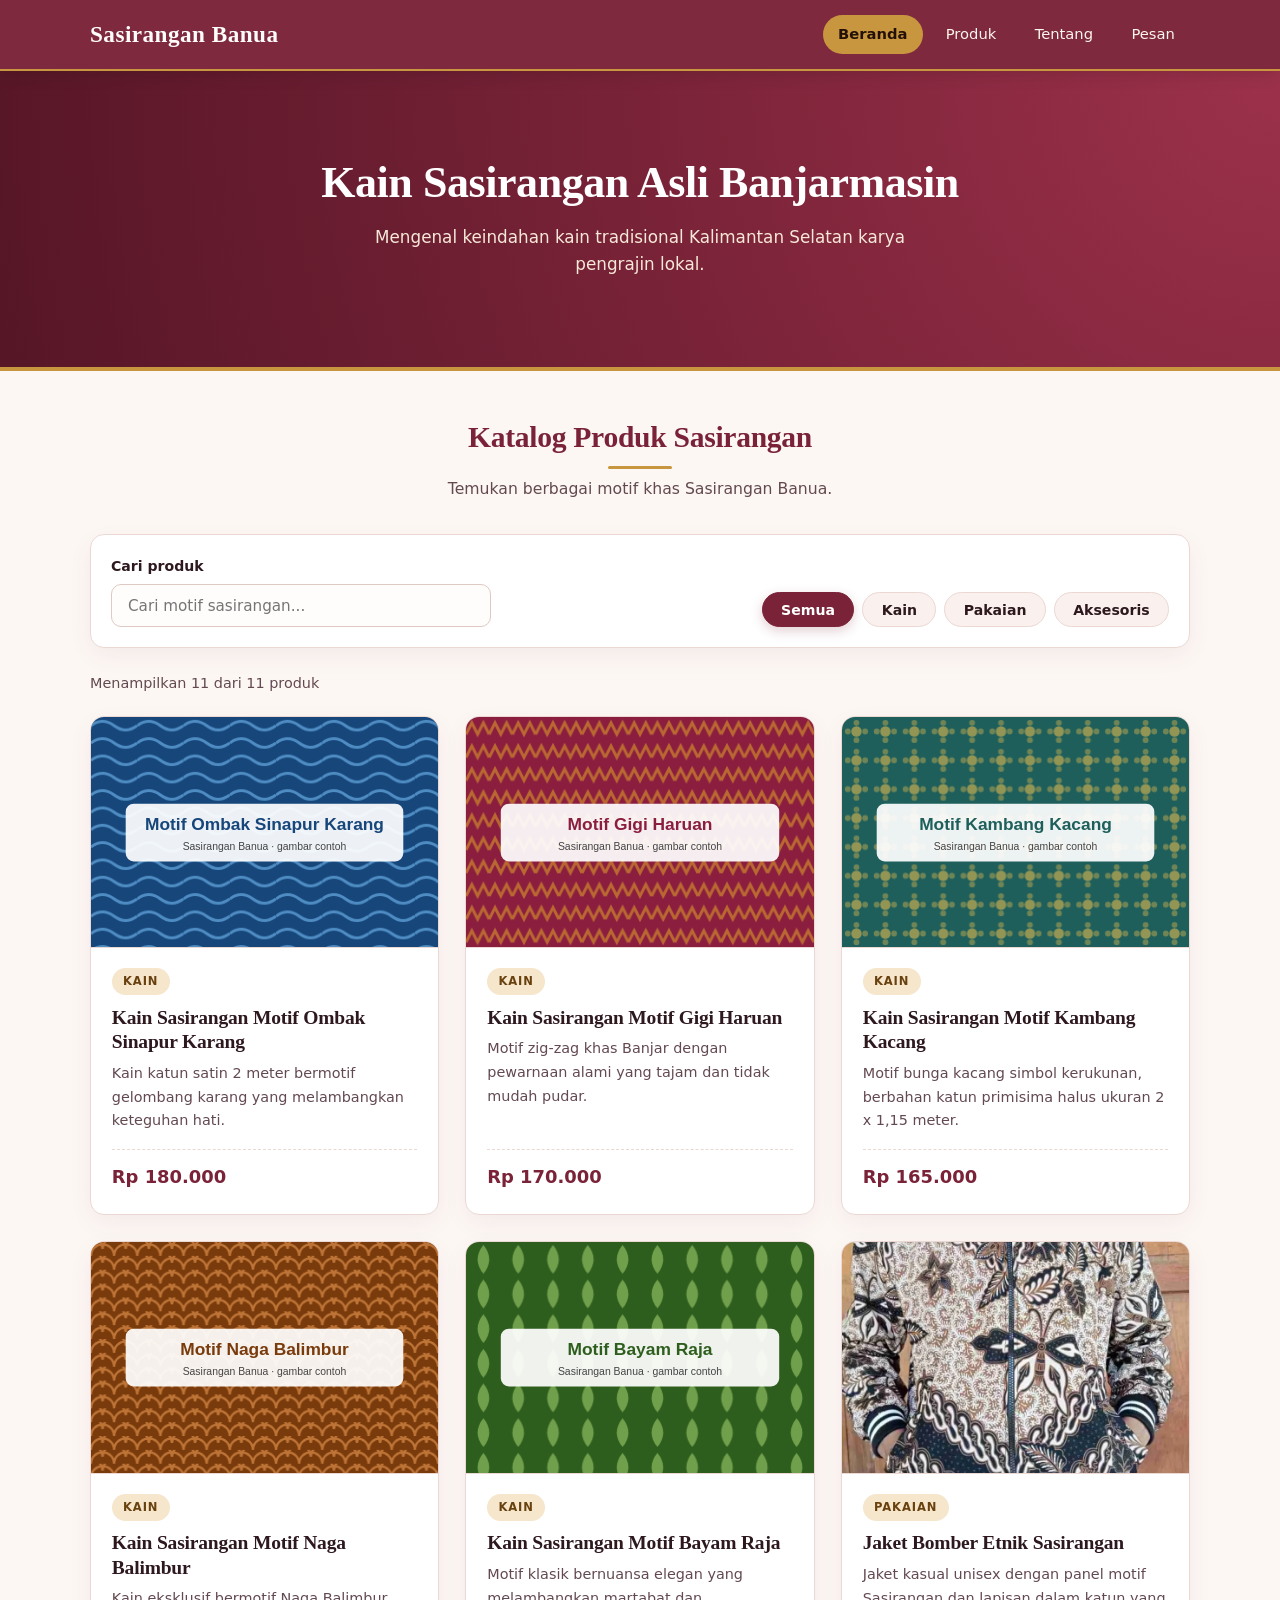
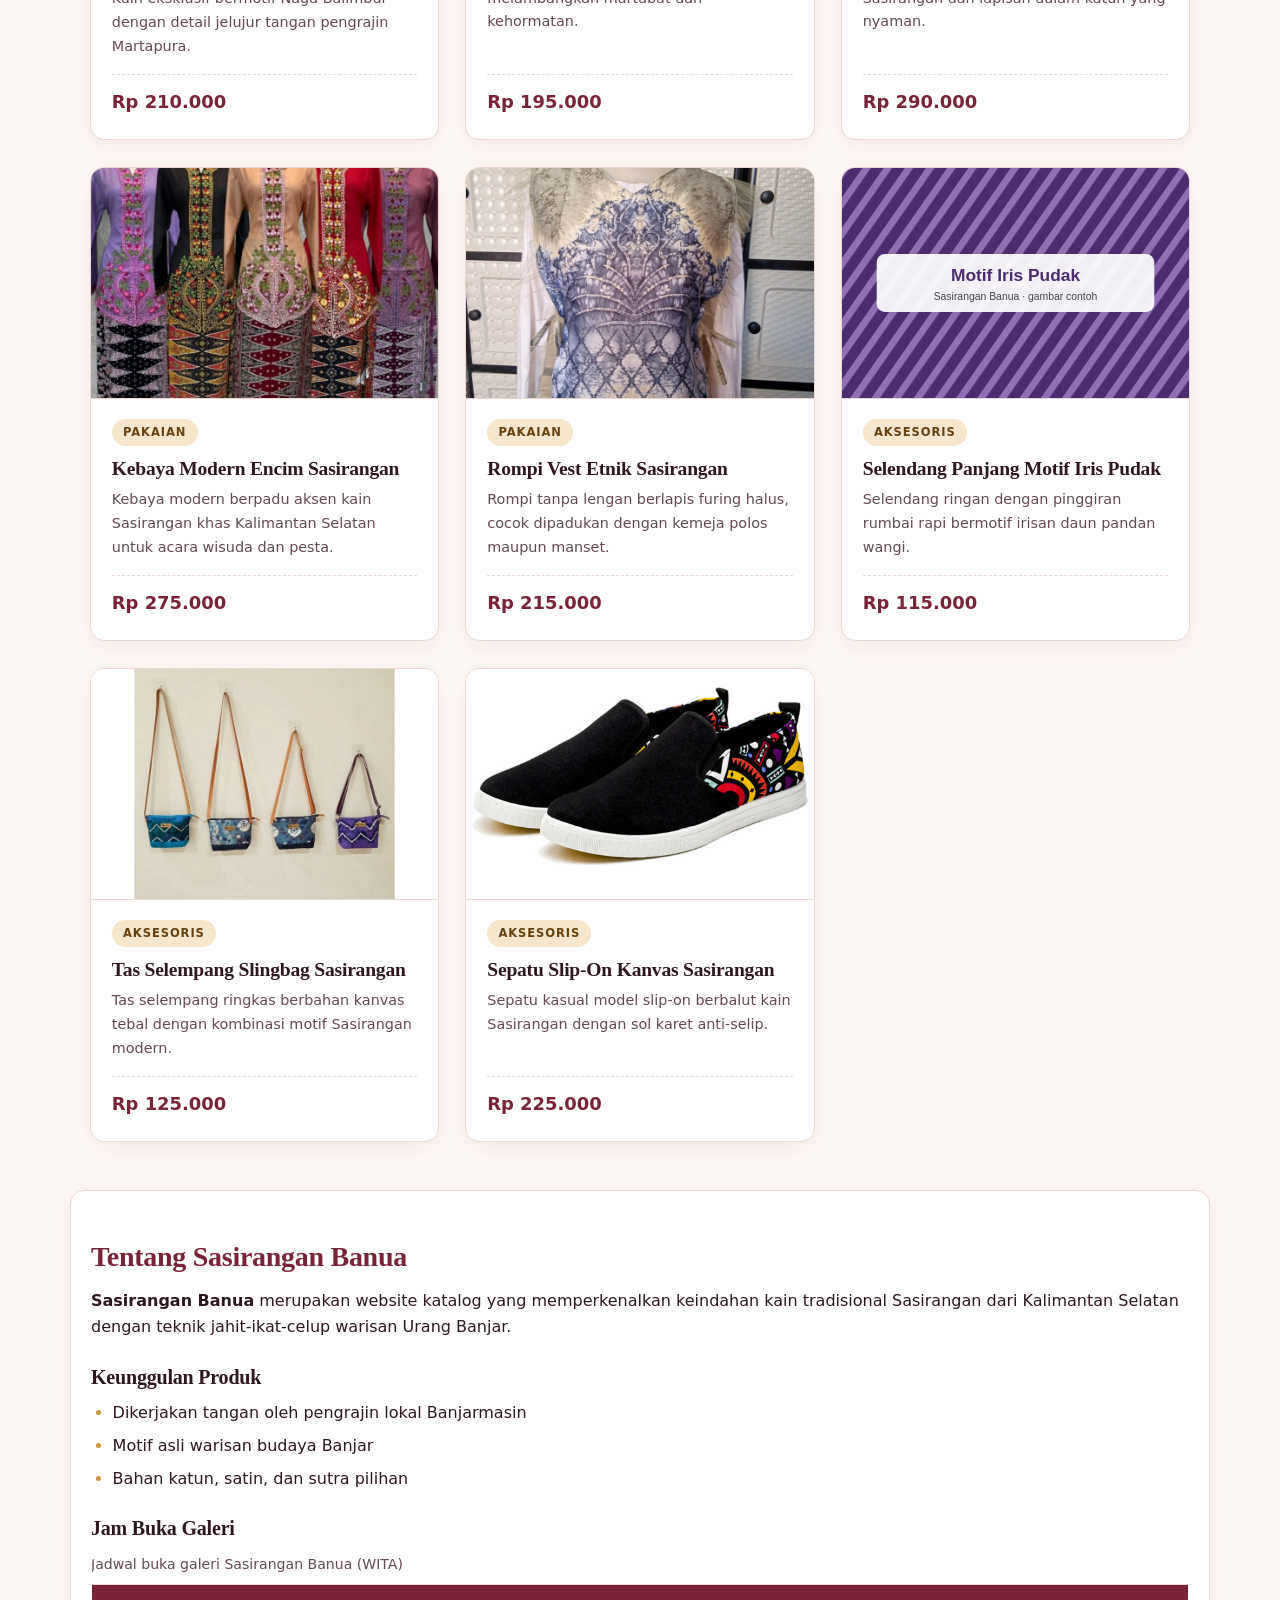
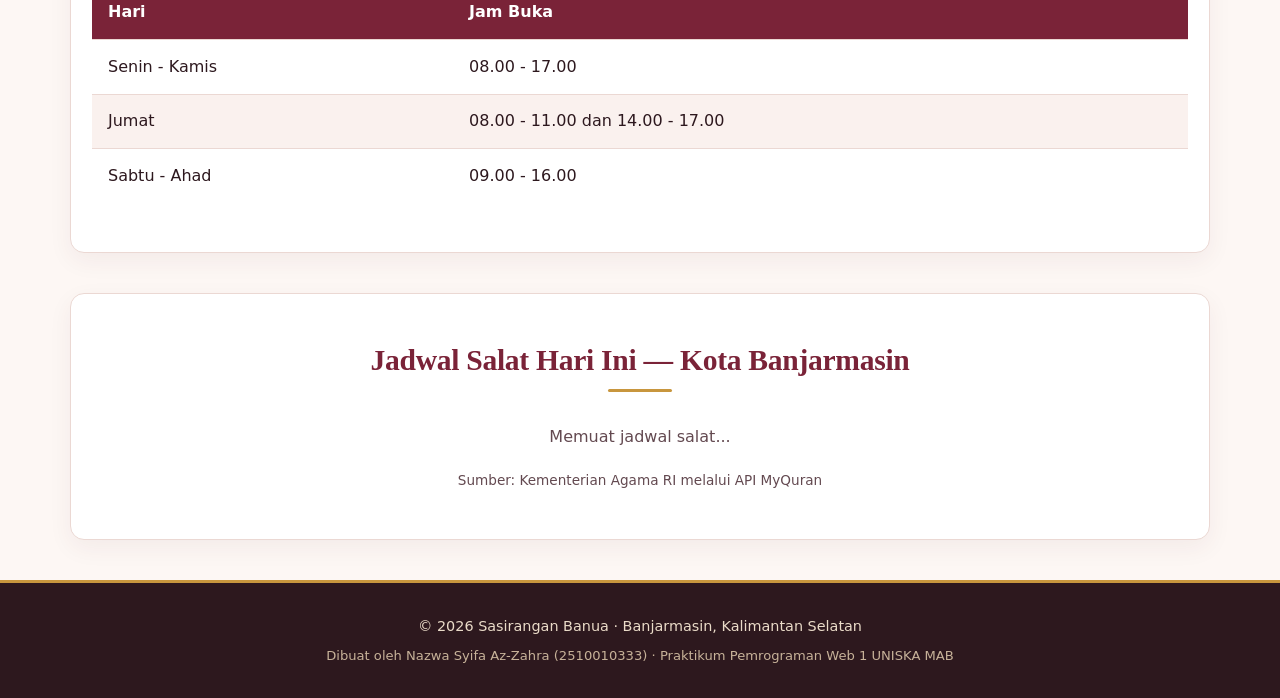
==== commit 1b163c52: "Perbarui index.html dengan favicon dan wadah jadwal salat" ====
--- a/index.html
+++ b/index.html
@@ -5,8 +5,10 @@
     <meta name="viewport" content="width=device-width, initial-scale=1.0">
     <meta name="description" content="Katalog kain, pakaian, dan aksesoris Sasirangan khas Banjarmasin karya pengrajin lokal.">
     <title>Sasirangan Banua &mdash; Kain Khas Banjar</title>
+    <link rel="icon" href="img/favicon.ico">
     <link rel="stylesheet" href="css/style.css">
     <script src="js/katalog.js" defer></script>
+    <script src="js/jadwal-salat.js" defer></script>
 </head>
 <body>
     <header class="header-situs">
@@ -26,6 +28,7 @@
             <h1>Kain Sasirangan Asli Banjarmasin</h1>
             <p>Mengenal keindahan kain tradisional Kalimantan Selatan karya pengrajin lokal.</p>
         </section>
+
         <section id="produk">
             <div class="section-heading">
                 <h2>Katalog Produk Sasirangan</h2>
@@ -51,7 +54,6 @@
             <div id="daftar-katalog" class="products"></div>
             <noscript><p>Aktifkan JavaScript untuk melihat katalog produk.</p></noscript>
         </section>
-
 
         <section class="about" id="tentang">
             <h2>Tentang Sasirangan Banua</h2>
@@ -91,11 +93,22 @@
                 </tbody>
             </table>
         </section>
+
+        <section class="jadwal-salat" aria-labelledby="judul-salat">
+            <div class="section-heading">
+                <h2 id="judul-salat">Jadwal Salat Hari Ini &mdash; Kota Banjarmasin</h2>
+                <p id="tanggal-salat" class="tanggal-salat"></p>
+            </div>
+            <div id="daftar-salat" class="grid-salat" aria-live="polite">
+                <p class="pesan-salat">Memuat jadwal salat...</p>
+            </div>
+            <p class="sumber-data">Sumber: Kementerian Agama RI melalui API MyQuran</p>
+        </section>
     </main>
+
     <footer>
         <p>&copy; 2026 Sasirangan Banua &middot; Banjarmasin, Kalimantan Selatan</p>
         <p>Dibuat oleh Nazwa Syifa Az-Zahra (2510010333) &middot; Praktikum Pemrograman Web 1 UNISKA MAB</p>
     </footer>
-
 </body>
 </html>
--- a/css/style.css
+++ b/css/style.css
@@ -523,4 +523,82 @@
     .products {
         grid-template-columns: repeat(3, 1fr);
     }
+}
+/* Modul 4: Keadaan Katalog & Widget Jadwal Salat */
+.keadaan-katalog {
+    grid-column: 1 / -1;
+    text-align: center;
+    padding: 2rem 1rem;
+    color: var(--warna-teks-sekunder);
+}
+
+.tombol-ulang {
+    margin-top: 0.75rem;
+    padding: 0.55rem 1.25rem;
+    border: none;
+    border-radius: 999px;
+    background-color: var(--warna-utama);
+    color: #FFFFFF;
+    font-family: var(--font-isi);
+    font-weight: 600;
+    cursor: pointer;
+}
+
+.tombol-ulang:hover {
+    background-color: var(--warna-utama-gelap);
+}
+
+section.jadwal-salat {
+    background-color: var(--warna-kartu);
+    border: 1px solid var(--warna-batas);
+    border-radius: var(--radius-kartu);
+    box-shadow: var(--bayangan-halus);
+    margin-bottom: 2.5rem !important;
+    text-align: center;
+}
+
+.tanggal-salat {
+    margin-top: 0.35rem;
+    color: var(--warna-teks-sekunder);
+    font-size: 0.95rem;
+}
+
+.grid-salat {
+    display: grid;
+    grid-template-columns: repeat(auto-fit, minmax(120px, 1fr));
+    gap: 0.85rem;
+    max-width: 780px;
+    margin: 0 auto;
+}
+
+.kartu-salat {
+    background-color: var(--warna-latar);
+    border: 1px solid var(--warna-batas);
+    border-radius: 12px;
+    padding: 1rem 0.75rem;
+    display: flex;
+    flex-direction: column;
+    gap: 0.3rem;
+}
+
+.nama-salat {
+    font-size: 0.85rem;
+    font-weight: 600;
+    color: var(--warna-teks-sekunder);
+}
+
+.jam-salat {
+    font-size: 1.2rem;
+    color: var(--warna-utama);
+}
+
+.pesan-salat {
+    grid-column: 1 / -1;
+    color: var(--warna-teks-sekunder);
+}
+
+.sumber-data {
+    margin-top: 1.15rem;
+    font-size: 0.85rem;
+    color: var(--warna-teks-sekunder);
 }
